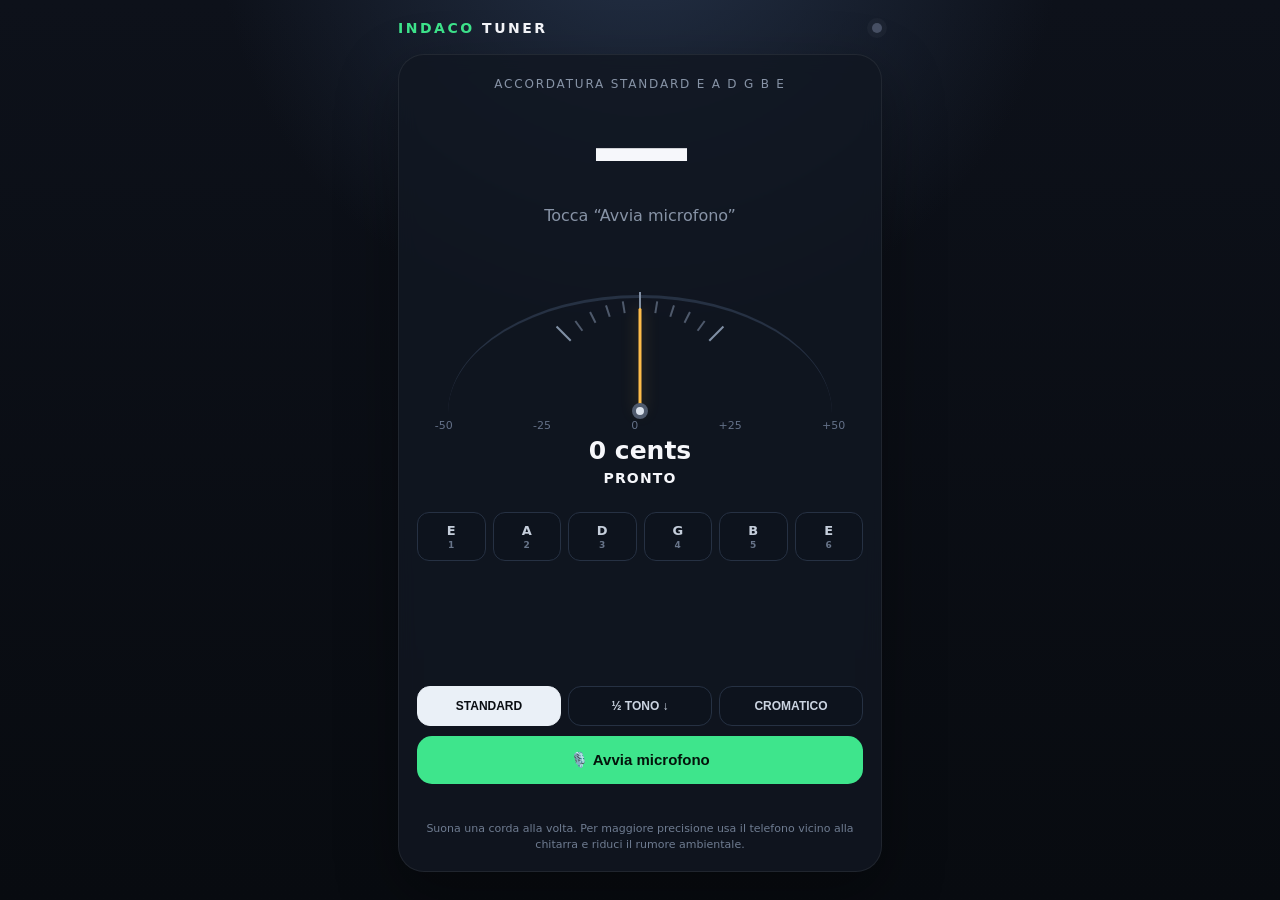
==== index.html @ 2b023223 "Add files via upload" ====
<!DOCTYPE html>
<html lang="it">
<head>
<meta charset="UTF-8">
<meta name="viewport" content="width=device-width, initial-scale=1, viewport-fit=cover">
<meta name="theme-color" content="#090c12">
<title>INDACO Guitar Tuner</title>
<style>
  :root{
    --bg:#090c12;
    --panel:#111722;
    --panel2:#171f2d;
    --text:#f6f7fb;
    --muted:#8793a6;
    --line:#263143;
    --ok:#3ee58c;
    --warn:#ffbd4a;
    --hot:#ff5e66;
  }
  *{box-sizing:border-box}
  html,body{margin:0;min-height:100%;background:var(--bg);color:var(--text);font-family:Inter,system-ui,-apple-system,Segoe UI,Roboto,Arial,sans-serif}
  body{
    min-height:100dvh;
    display:flex;
    justify-content:center;
    background:
      radial-gradient(circle at 50% -10%, #243147 0%, transparent 36%),
      linear-gradient(180deg,#0d111a 0%,#080b10 100%);
  }
  .app{width:min(100%,520px);min-height:100dvh;padding:20px 18px 28px;display:flex;flex-direction:column}
  .top{display:flex;justify-content:space-between;align-items:center;margin-bottom:18px}
  .brand{font-weight:900;letter-spacing:.18em;font-size:14px}
  .brand span{color:var(--ok)}
  .mic-dot{width:10px;height:10px;border-radius:50%;background:#475064;box-shadow:0 0 0 5px rgba(255,255,255,.03)}
  .mic-dot.on{background:var(--ok);box-shadow:0 0 14px rgba(62,229,140,.7)}
  .card{
    flex:1;
    border:1px solid rgba(255,255,255,.07);
    background:rgba(17,23,34,.84);
    backdrop-filter:blur(10px);
    border-radius:26px;
    padding:22px 18px 18px;
    box-shadow:0 22px 60px rgba(0,0,0,.34);
    display:flex;
    flex-direction:column;
  }
  .mode-label{text-align:center;color:var(--muted);font-size:12px;text-transform:uppercase;letter-spacing:.15em}
  .note-wrap{text-align:center;margin-top:8px}
  .note{font-size:102px;line-height:.95;font-weight:900;letter-spacing:-.08em}
  .octave{font-size:28px;color:var(--muted);font-weight:700;margin-left:5px}
  .freq{margin-top:10px;color:var(--muted);font-variant-numeric:tabular-nums}
  .target{margin-top:8px;font-size:14px;color:#c8d0dc;min-height:20px}
  .meter{position:relative;height:150px;margin:18px 0 0}
  .arc{
    position:absolute;left:7%;right:7%;bottom:8px;height:118px;
    border-top:3px solid var(--line);
    border-radius:50% 50% 0 0 / 100% 100% 0 0;
    overflow:hidden;
  }
  .ticks{position:absolute;left:7%;right:7%;bottom:11px;height:116px}
  .tick{position:absolute;left:50%;bottom:0;width:2px;height:12px;background:#4f5a6c;transform-origin:50% 100%}
  .tick.major{height:20px;background:#8190a5}
  .needle{
    position:absolute;left:50%;bottom:8px;width:3px;height:105px;border-radius:3px;
    background:var(--warn);
    transform-origin:50% 100%;
    transform:translateX(-50%) rotate(0deg);
    box-shadow:0 0 16px rgba(255,189,74,.38);
    transition:transform .09s linear, background .15s;
  }
  .pivot{position:absolute;left:50%;bottom:2px;transform:translateX(-50%);width:16px;height:16px;border-radius:50%;background:#dbe2ec;border:4px solid #505b6e}
  .scale{display:flex;justify-content:space-between;padding:0 4%;margin-top:-2px;color:#647188;font-size:11px}
  .cents{text-align:center;font-size:25px;font-weight:800;margin-top:4px;font-variant-numeric:tabular-nums}
  .status{text-align:center;margin-top:5px;height:25px;font-size:14px;font-weight:800;letter-spacing:.08em}
  .strings{display:grid;grid-template-columns:repeat(6,1fr);gap:7px;margin:17px 0 5px}
  .string{
    padding:10px 2px;border-radius:12px;background:#0d131d;border:1px solid var(--line);
    text-align:center;color:#c5cedb;font-size:13px;font-weight:800;
  }
  .string.active{border-color:var(--ok);background:rgba(62,229,140,.08);color:var(--ok)}
  .controls{display:grid;grid-template-columns:1fr 1fr 1fr;gap:7px;margin-top:auto;padding-top:18px}
  button{
    -webkit-tap-highlight-color:transparent;
    border:1px solid var(--line);background:#0d131d;color:#cbd4e1;
    padding:12px 8px;border-radius:13px;font-weight:800;font-size:12px;cursor:pointer
  }
  button.active{background:#eaf0f7;color:#0a0d12;border-color:#eaf0f7}
  .start{
    width:100%;margin-top:10px;padding:15px;border-radius:15px;font-size:15px;
    background:var(--ok);color:#04130b;border:0;
  }
  .start.stop{background:#283246;color:#fff}
  .hint{text-align:center;color:#6f7c91;font-size:11px;line-height:1.45;margin-top:11px;padding:0 8px}
  .error{color:#ff858a;text-align:center;font-size:12px;margin-top:8px;min-height:18px}
  @media(max-height:720px){
    .note{font-size:80px}.meter{height:125px}.arc{height:96px}.ticks{height:94px}.needle{height:84px}
  }
</style>
</head>
<body>
<div class="app">
  <div class="top">
    <div class="brand"><span>INDACO</span> TUNER</div>
    <div id="micDot" class="mic-dot"></div>
  </div>

  <main class="card">
    <div id="modeLabel" class="mode-label">Accordatura standard</div>

    <div class="note-wrap">
      <span id="note" class="note">—</span><span id="octave" class="octave"></span>
      <div id="freq" class="freq">Tocca “Avvia microfono”</div>
      <div id="target" class="target"></div>
    </div>

    <div class="meter">
      <div class="arc"></div>
      <div id="ticks" class="ticks"></div>
      <div id="needle" class="needle"></div>
      <div class="pivot"></div>
    </div>
    <div class="scale"><span>-50</span><span>-25</span><span>0</span><span>+25</span><span>+50</span></div>
    <div id="cents" class="cents">0 cents</div>
    <div id="status" class="status">PRONTO</div>

    <div id="strings" class="strings"></div>

    <div class="controls">
      <button data-mode="standard" class="mode active">STANDARD</button>
      <button data-mode="flat" class="mode">½ TONO ↓</button>
      <button data-mode="chromatic" class="mode">CROMATICO</button>
    </div>
    <button id="startBtn" class="start">🎙️ Avvia microfono</button>
    <div id="error" class="error"></div>
    <div class="hint">Suona una corda alla volta. Per maggiore precisione usa il telefono vicino alla chitarra e riduci il rumore ambientale.</div>
  </main>
</div>

<script>
(() => {
  const NOTE_NAMES = ['C','C♯','D','D♯','E','F','F♯','G','G♯','A','A♯','B'];

  const TUNINGS = {
    standard: [
      {name:'E', midi:40}, {name:'A', midi:45}, {name:'D', midi:50},
      {name:'G', midi:55}, {name:'B', midi:59}, {name:'E', midi:64}
    ],
    flat: [
      {name:'E♭', midi:39}, {name:'A♭', midi:44}, {name:'D♭', midi:49},
      {name:'G♭', midi:54}, {name:'B♭', midi:58}, {name:'E♭', midi:63}
    ]
  };

  let audioContext = null, analyser = null, stream = null, raf = null;
  let mode = 'standard';
  let running = false;
  const history = [];

  const $ = id => document.getElementById(id);
  const noteEl = $('note'), octaveEl = $('octave'), freqEl = $('freq'),
        centsEl = $('cents'), statusEl = $('status'), needle = $('needle'),
        startBtn = $('startBtn'), errorEl = $('error'), targetEl = $('target'),
        micDot = $('micDot'), stringsEl = $('strings'), modeLabel = $('modeLabel');

  // Draw meter ticks
  for (let i=-5; i<=5; i++) {
    const t = document.createElement('div');
    t.className = 'tick' + (i % 5 === 0 ? ' major' : '');
    const angle = i * 9;
    t.style.transform = `translateX(-50%) rotate(${angle}deg) translateY(-98px)`;
    $('ticks').appendChild(t);
  }

  const midiToFreq = midi => 440 * Math.pow(2, (midi - 69) / 12);
  const freqToMidi = freq => 69 + 12 * Math.log2(freq / 440);
  const centsFrom = (freq, targetFreq) => 1200 * Math.log2(freq / targetFreq);

  function renderStrings(activeIndex=-1) {
    stringsEl.innerHTML = '';
    if (mode === 'chromatic') {
      stringsEl.style.display = 'none';
      return;
    }
    stringsEl.style.display = 'grid';
    TUNINGS[mode].forEach((s,i) => {
      const el = document.createElement('div');
      el.className = 'string' + (i === activeIndex ? ' active' : '');
      el.innerHTML = `${s.name}<div style="font-size:9px;color:#68758a;margin-top:2px">${i+1}</div>`;
      stringsEl.appendChild(el);
    });
  }

  function setMode(next) {
    mode = next;
    document.querySelectorAll('.mode').forEach(b => b.classList.toggle('active', b.dataset.mode === mode));
    modeLabel.textContent =
      mode === 'standard' ? 'Accordatura standard E A D G B E' :
      mode === 'flat' ? 'Mezzo tono sotto E♭ A♭ D♭ G♭ B♭ E♭' :
      'Accordatore cromatico';
    targetEl.textContent = '';
    renderStrings();
  }

  document.querySelectorAll('.mode').forEach(btn => btn.addEventListener('click', () => setMode(btn.dataset.mode)));

  function nearestTarget(freq) {
    if (mode === 'chromatic') {
      const midi = Math.round(freqToMidi(freq));
      return {
        midi,
        freq: midiToFreq(midi),
        name: NOTE_NAMES[(midi % 12 + 12) % 12],
        octave: Math.floor(midi / 12) - 1,
        index: -1
      };
    }
    const arr = TUNINGS[mode];
    let best = null, bestDist = Infinity, idx = -1;
    arr.forEach((s,i) => {
      const f = midiToFreq(s.midi);
      const d = Math.abs(1200 * Math.log2(freq/f));
      if (d < bestDist) {
        bestDist = d;
        best = {...s, freq:f, octave:Math.floor(s.midi/12)-1};
        idx = i;
      }
    });
    return {...best, index:idx};
  }

  // YIN-style pitch detector: stable enough for monophonic guitar tuning.
  function detectPitch(buffer, sampleRate) {
    const size = buffer.length;
    let rms = 0;
    for (let i=0;i<size;i++) rms += buffer[i]*buffer[i];
    rms = Math.sqrt(rms/size);
    if (rms < 0.008) return null;

    const minFreq = 65, maxFreq = 1000;
    const minTau = Math.floor(sampleRate/maxFreq);
    const maxTau = Math.min(Math.floor(sampleRate/minFreq), size/2);
    const diff = new Float32Array(maxTau+1);

    for (let tau=minTau; tau<=maxTau; tau++) {
      let sum = 0;
      for (let i=0; i<size-tau; i++) {
        const d = buffer[i] - buffer[i+tau];
        sum += d*d;
      }
      diff[tau] = sum;
    }

    let runningSum = 0;
    const cmnd = new Float32Array(maxTau+1);
    cmnd[0] = 1;
    for (let tau=1; tau<=maxTau; tau++) {
      runningSum += diff[tau];
      cmnd[tau] = runningSum ? diff[tau] * tau / runningSum : 1;
    }

    let tauEstimate = -1;
    const threshold = 0.16;
    for (let tau=minTau; tau<maxTau; tau++) {
      if (cmnd[tau] < threshold) {
        while (tau+1 <= maxTau && cmnd[tau+1] < cmnd[tau]) tau++;
        tauEstimate = tau;
        break;
      }
    }
    if (tauEstimate < 0) return null;

    // Parabolic interpolation around minimum
    const x0 = Math.max(tauEstimate-1, minTau);
    const x2 = Math.min(tauEstimate+1, maxTau);
    let betterTau = tauEstimate;
    if (x0 !== tauEstimate && x2 !== tauEstimate) {
      const s0 = cmnd[x0], s1 = cmnd[tauEstimate], s2 = cmnd[x2];
      const denom = 2*(2*s1-s2-s0);
      if (Math.abs(denom) > 1e-9) betterTau = tauEstimate + (s2-s0)/denom;
    }
    const pitch = sampleRate / betterTau;
    return (pitch >= minFreq && pitch <= maxFreq) ? pitch : null;
  }

  function median(values) {
    const a = [...values].sort((x,y)=>x-y);
    const m = Math.floor(a.length/2);
    return a.length % 2 ? a[m] : (a[m-1]+a[m])/2;
  }

  function updateUI(freq) {
    const target = nearestTarget(freq);
    let cents = centsFrom(freq, target.freq);
    cents = Math.max(-50, Math.min(50, cents));

    noteEl.textContent = target.name;
    octaveEl.textContent = target.octave ?? '';
    freqEl.textContent = `${freq.toFixed(1)} Hz`;
    centsEl.textContent = `${cents >= 0 ? '+' : ''}${Math.round(cents)} cents`;

    if (mode !== 'chromatic') {
      targetEl.textContent = `Corda ${target.index+1} · target ${target.freq.toFixed(1)} Hz`;
      renderStrings(target.index);
    } else {
      targetEl.textContent = `Target ${target.freq.toFixed(1)} Hz`;
    }

    const angle = cents * 0.9;
    needle.style.transform = `translateX(-50%) rotate(${angle}deg)`;

    const abs = Math.abs(cents);
    if (abs <= 4) {
      statusEl.textContent = '✓ ACCORDATO';
      statusEl.style.color = 'var(--ok)';
      needle.style.background = 'var(--ok)';
    } else if (cents < 0) {
      statusEl.textContent = '↑ ALZA';
      statusEl.style.color = 'var(--warn)';
      needle.style.background = 'var(--warn)';
    } else {
      statusEl.textContent = '↓ ABBASSA';
      statusEl.style.color = 'var(--hot)';
      needle.style.background = 'var(--hot)';
    }
  }

  function loop() {
    if (!running || !analyser) return;
    const buffer = new Float32Array(analyser.fftSize);
    analyser.getFloatTimeDomainData(buffer);
    const pitch = detectPitch(buffer, audioContext.sampleRate);

    if (pitch) {
      history.push(pitch);
      if (history.length > 5) history.shift();
      updateUI(median(history));
    }
    raf = requestAnimationFrame(loop);
  }

  async function start() {
    errorEl.textContent = '';
    try {
      stream = await navigator.mediaDevices.getUserMedia({
        audio: {
          echoCancellation:false,
          noiseSuppression:false,
          autoGainControl:false,
          channelCount:1
        }
      });
      audioContext = new (window.AudioContext || window.webkitAudioContext)();
      await audioContext.resume();
      const source = audioContext.createMediaStreamSource(stream);
      analyser = audioContext.createAnalyser();
      analyser.fftSize = 4096;
      analyser.smoothingTimeConstant = 0;
      source.connect(analyser);

      running = true;
      micDot.classList.add('on');
      startBtn.textContent = '■ Ferma microfono';
      startBtn.classList.add('stop');
      freqEl.textContent = 'Suona una corda…';
      statusEl.textContent = 'IN ASCOLTO';
      statusEl.style.color = '#aeb9c9';
      history.length = 0;
      loop();
    } catch (err) {
      console.error(err);
      errorEl.textContent = 'Non riesco ad accedere al microfono. Verifica il permesso del browser e usa il sito in HTTPS.';
    }
  }

  function stop() {
    running = false;
    cancelAnimationFrame(raf);
    if (stream) stream.getTracks().forEach(t => t.stop());
    if (audioContext) audioContext.close();
    stream = null; analyser = null; audioContext = null;
    micDot.classList.remove('on');
    startBtn.textContent = '🎙️ Avvia microfono';
    startBtn.classList.remove('stop');
    statusEl.textContent = 'PRONTO';
    statusEl.style.color = '';
    freqEl.textContent = 'Tocca “Avvia microfono”';
    noteEl.textContent = '—';
    octaveEl.textContent = '';
    targetEl.textContent = '';
    centsEl.textContent = '0 cents';
    needle.style.transform = 'translateX(-50%) rotate(0deg)';
    needle.style.background = 'var(--warn)';
    renderStrings();
  }

  startBtn.addEventListener('click', () => running ? stop() : start());

  if (!navigator.mediaDevices || !navigator.mediaDevices.getUserMedia) {
    errorEl.textContent = 'Questo browser non supporta l’accesso al microfono.';
    startBtn.disabled = true;
  }

  setMode('standard');
})();
</script>
</body>
</html>
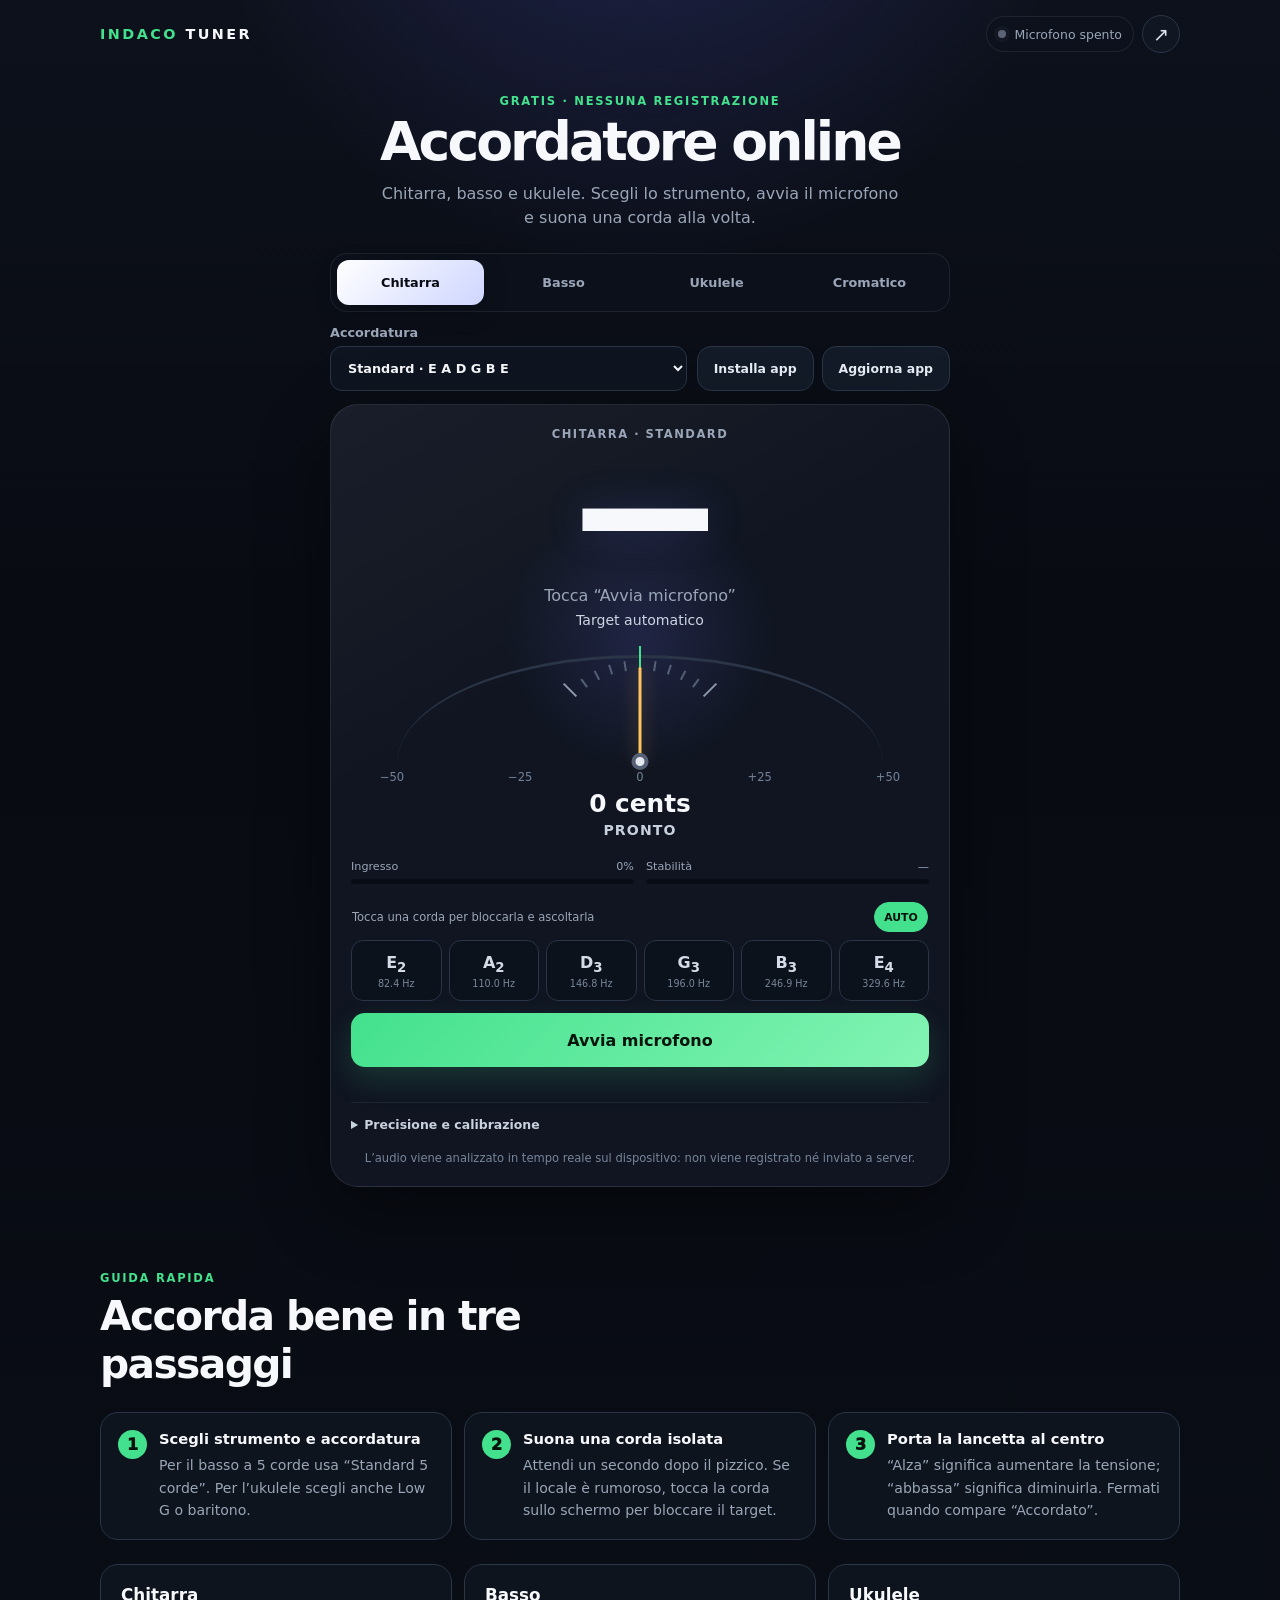
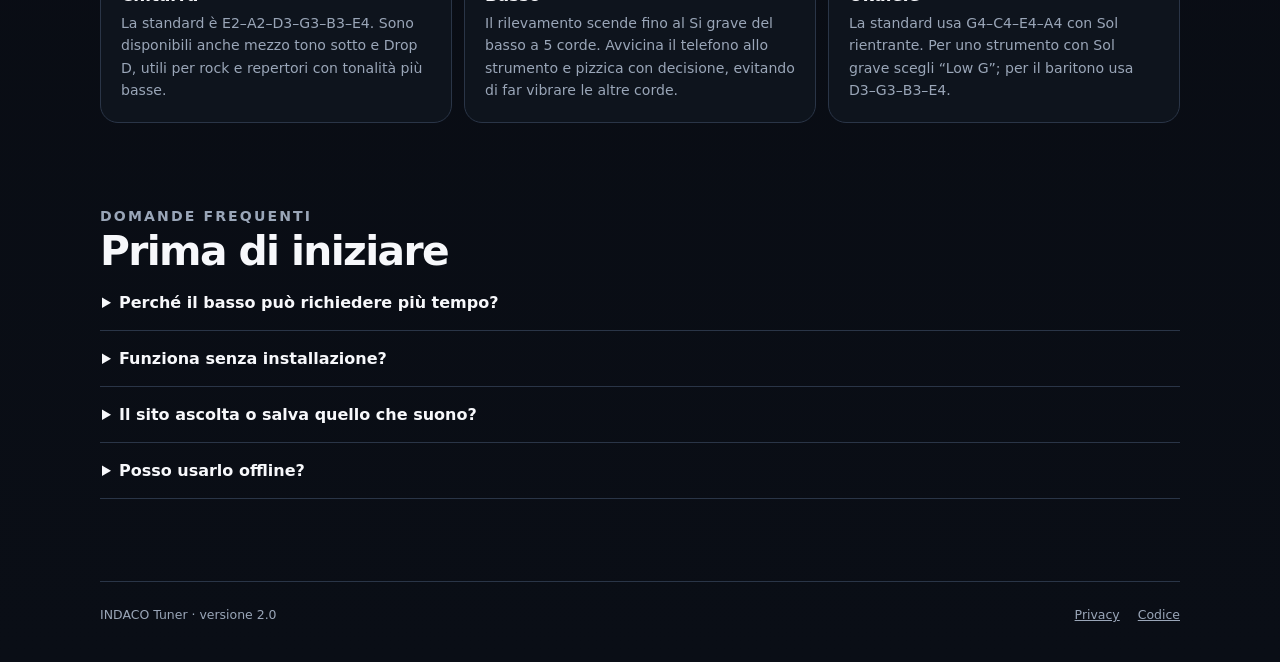
==== commit a985659e: "Release INDACO Tuner 2.0 for guitar bass and ukulele" ====
--- a/index.html
+++ b/index.html
@@ -1,407 +1,189 @@
-<!DOCTYPE html>
+<!doctype html>
 <html lang="it">
 <head>
-<meta charset="UTF-8">
-<meta name="viewport" content="width=device-width, initial-scale=1, viewport-fit=cover">
-<meta name="theme-color" content="#090c12">
-<title>INDACO Guitar Tuner</title>
-<style>
-  :root{
-    --bg:#090c12;
-    --panel:#111722;
-    --panel2:#171f2d;
-    --text:#f6f7fb;
-    --muted:#8793a6;
-    --line:#263143;
-    --ok:#3ee58c;
-    --warn:#ffbd4a;
-    --hot:#ff5e66;
+  <meta charset="utf-8">
+  <meta name="viewport" content="width=device-width,initial-scale=1,viewport-fit=cover">
+  <meta name="theme-color" content="#080b12">
+  <meta name="color-scheme" content="dark">
+  <meta name="description" content="Accordatore online gratuito per chitarra, basso a 4 o 5 corde e ukulele. Preciso, installabile e con audio elaborato solo sul dispositivo.">
+  <meta name="robots" content="index,follow">
+  <meta property="og:type" content="website">
+  <meta property="og:locale" content="it_IT">
+  <meta property="og:title" content="INDACO Tuner — Chitarra, basso e ukulele">
+  <meta property="og:description" content="Accorda dal browser, gratis e senza registrazione. Il microfono resta sul tuo dispositivo.">
+  <meta name="twitter:card" content="summary">
+  <link rel="canonical" href="https://giostacchio.github.io/Accordatore-indaco-/">
+  <link rel="manifest" href="./manifest.webmanifest">
+  <link rel="icon" href="./favicon.ico" sizes="any">
+  <link rel="apple-touch-icon" href="./apple-touch-icon.png">
+  <link rel="stylesheet" href="./styles.css">
+  <meta name="mobile-web-app-capable" content="yes">
+  <meta name="apple-mobile-web-app-capable" content="yes">
+  <meta name="apple-mobile-web-app-status-bar-style" content="black-translucent">
+  <meta name="apple-mobile-web-app-title" content="INDACO Tuner">
+  <title>Accordatore online per chitarra, basso e ukulele | INDACO Tuner</title>
+  <script type="application/ld+json">
+  {
+    "@context": "https://schema.org",
+    "@type": "WebApplication",
+    "name": "INDACO Tuner",
+    "url": "https://giostacchio.github.io/Accordatore-indaco-/",
+    "applicationCategory": "MusicApplication",
+    "operatingSystem": "Qualsiasi browser moderno",
+    "inLanguage": "it",
+    "isAccessibleForFree": true,
+    "description": "Accordatore cromatico gratuito per chitarra, basso e ukulele con elaborazione locale del microfono."
   }
-  *{box-sizing:border-box}
-  html,body{margin:0;min-height:100%;background:var(--bg);color:var(--text);font-family:Inter,system-ui,-apple-system,Segoe UI,Roboto,Arial,sans-serif}
-  body{
-    min-height:100dvh;
-    display:flex;
-    justify-content:center;
-    background:
-      radial-gradient(circle at 50% -10%, #243147 0%, transparent 36%),
-      linear-gradient(180deg,#0d111a 0%,#080b10 100%);
-  }
-  .app{width:min(100%,520px);min-height:100dvh;padding:20px 18px 28px;display:flex;flex-direction:column}
-  .top{display:flex;justify-content:space-between;align-items:center;margin-bottom:18px}
-  .brand{font-weight:900;letter-spacing:.18em;font-size:14px}
-  .brand span{color:var(--ok)}
-  .mic-dot{width:10px;height:10px;border-radius:50%;background:#475064;box-shadow:0 0 0 5px rgba(255,255,255,.03)}
-  .mic-dot.on{background:var(--ok);box-shadow:0 0 14px rgba(62,229,140,.7)}
-  .card{
-    flex:1;
-    border:1px solid rgba(255,255,255,.07);
-    background:rgba(17,23,34,.84);
-    backdrop-filter:blur(10px);
-    border-radius:26px;
-    padding:22px 18px 18px;
-    box-shadow:0 22px 60px rgba(0,0,0,.34);
-    display:flex;
-    flex-direction:column;
-  }
-  .mode-label{text-align:center;color:var(--muted);font-size:12px;text-transform:uppercase;letter-spacing:.15em}
-  .note-wrap{text-align:center;margin-top:8px}
-  .note{font-size:102px;line-height:.95;font-weight:900;letter-spacing:-.08em}
-  .octave{font-size:28px;color:var(--muted);font-weight:700;margin-left:5px}
-  .freq{margin-top:10px;color:var(--muted);font-variant-numeric:tabular-nums}
-  .target{margin-top:8px;font-size:14px;color:#c8d0dc;min-height:20px}
-  .meter{position:relative;height:150px;margin:18px 0 0}
-  .arc{
-    position:absolute;left:7%;right:7%;bottom:8px;height:118px;
-    border-top:3px solid var(--line);
-    border-radius:50% 50% 0 0 / 100% 100% 0 0;
-    overflow:hidden;
-  }
-  .ticks{position:absolute;left:7%;right:7%;bottom:11px;height:116px}
-  .tick{position:absolute;left:50%;bottom:0;width:2px;height:12px;background:#4f5a6c;transform-origin:50% 100%}
-  .tick.major{height:20px;background:#8190a5}
-  .needle{
-    position:absolute;left:50%;bottom:8px;width:3px;height:105px;border-radius:3px;
-    background:var(--warn);
-    transform-origin:50% 100%;
-    transform:translateX(-50%) rotate(0deg);
-    box-shadow:0 0 16px rgba(255,189,74,.38);
-    transition:transform .09s linear, background .15s;
-  }
-  .pivot{position:absolute;left:50%;bottom:2px;transform:translateX(-50%);width:16px;height:16px;border-radius:50%;background:#dbe2ec;border:4px solid #505b6e}
-  .scale{display:flex;justify-content:space-between;padding:0 4%;margin-top:-2px;color:#647188;font-size:11px}
-  .cents{text-align:center;font-size:25px;font-weight:800;margin-top:4px;font-variant-numeric:tabular-nums}
-  .status{text-align:center;margin-top:5px;height:25px;font-size:14px;font-weight:800;letter-spacing:.08em}
-  .strings{display:grid;grid-template-columns:repeat(6,1fr);gap:7px;margin:17px 0 5px}
-  .string{
-    padding:10px 2px;border-radius:12px;background:#0d131d;border:1px solid var(--line);
-    text-align:center;color:#c5cedb;font-size:13px;font-weight:800;
-  }
-  .string.active{border-color:var(--ok);background:rgba(62,229,140,.08);color:var(--ok)}
-  .controls{display:grid;grid-template-columns:1fr 1fr 1fr;gap:7px;margin-top:auto;padding-top:18px}
-  button{
-    -webkit-tap-highlight-color:transparent;
-    border:1px solid var(--line);background:#0d131d;color:#cbd4e1;
-    padding:12px 8px;border-radius:13px;font-weight:800;font-size:12px;cursor:pointer
-  }
-  button.active{background:#eaf0f7;color:#0a0d12;border-color:#eaf0f7}
-  .start{
-    width:100%;margin-top:10px;padding:15px;border-radius:15px;font-size:15px;
-    background:var(--ok);color:#04130b;border:0;
-  }
-  .start.stop{background:#283246;color:#fff}
-  .hint{text-align:center;color:#6f7c91;font-size:11px;line-height:1.45;margin-top:11px;padding:0 8px}
-  .error{color:#ff858a;text-align:center;font-size:12px;margin-top:8px;min-height:18px}
-  @media(max-height:720px){
-    .note{font-size:80px}.meter{height:125px}.arc{height:96px}.ticks{height:94px}.needle{height:84px}
-  }
-</style>
+  </script>
+  <script defer src="./config.js"></script>
+  <script defer src="./app.js"></script>
 </head>
 <body>
-<div class="app">
-  <div class="top">
-    <div class="brand"><span>INDACO</span> TUNER</div>
-    <div id="micDot" class="mic-dot"></div>
-  </div>
+  <a class="skip-link" href="#accordatore">Vai all’accordatore</a>
 
-  <main class="card">
-    <div id="modeLabel" class="mode-label">Accordatura standard</div>
+  <header class="topbar">
+    <a class="brand" href="./" aria-label="INDACO Tuner, pagina iniziale"><span>INDACO</span> TUNER</a>
+    <div class="top-actions">
+      <span class="privacy-chip"><span id="micDot" class="mic-dot" aria-hidden="true"></span><span id="micPrivacy">Microfono spento</span></span>
+      <button id="shareBtn" class="icon-button" type="button" aria-label="Condividi INDACO Tuner" title="Condividi">↗</button>
+    </div>
+  </header>
 
-    <div class="note-wrap">
-      <span id="note" class="note">—</span><span id="octave" class="octave"></span>
-      <div id="freq" class="freq">Tocca “Avvia microfono”</div>
-      <div id="target" class="target"></div>
-    </div>
+  <main>
+    <section id="accordatore" class="tuner-shell" aria-labelledby="pageTitle">
+      <div class="intro">
+        <p class="eyebrow">GRATIS · NESSUNA REGISTRAZIONE</p>
+        <h1 id="pageTitle">Accordatore online</h1>
+        <p>Chitarra, basso e ukulele. Scegli lo strumento, avvia il microfono e suona una corda alla volta.</p>
+      </div>
 
-    <div class="meter">
-      <div class="arc"></div>
-      <div id="ticks" class="ticks"></div>
-      <div id="needle" class="needle"></div>
-      <div class="pivot"></div>
-    </div>
-    <div class="scale"><span>-50</span><span>-25</span><span>0</span><span>+25</span><span>+50</span></div>
-    <div id="cents" class="cents">0 cents</div>
-    <div id="status" class="status">PRONTO</div>
+      <div class="instrument-tabs" role="tablist" aria-label="Scegli lo strumento">
+        <button class="instrument active" type="button" role="tab" aria-selected="true" data-instrument="guitar">Chitarra</button>
+        <button class="instrument" type="button" role="tab" aria-selected="false" data-instrument="bass">Basso</button>
+        <button class="instrument" type="button" role="tab" aria-selected="false" data-instrument="ukulele">Ukulele</button>
+        <button class="instrument" type="button" role="tab" aria-selected="false" data-instrument="chromatic">Cromatico</button>
+      </div>
 
-    <div id="strings" class="strings"></div>
+      <div class="tuning-row">
+        <label for="tuningSelect">
+          <span>Accordatura</span>
+          <select id="tuningSelect"></select>
+        </label>
+        <div class="install-actions">
+          <button id="installBtn" class="secondary compact" type="button">Installa app</button>
+          <button id="updateAppBtn" class="secondary compact" type="button">Aggiorna app</button>
+        </div>
+      </div>
 
-    <div class="controls">
-      <button data-mode="standard" class="mode active">STANDARD</button>
-      <button data-mode="flat" class="mode">½ TONO ↓</button>
-      <button data-mode="chromatic" class="mode">CROMATICO</button>
-    </div>
-    <button id="startBtn" class="start">🎙️ Avvia microfono</button>
-    <div id="error" class="error"></div>
-    <div class="hint">Suona una corda alla volta. Per maggiore precisione usa il telefono vicino alla chitarra e riduci il rumore ambientale.</div>
+      <div class="tuner-card">
+        <div id="modeLabel" class="mode-label">Chitarra · Standard</div>
+
+        <div class="note-wrap" aria-live="off">
+          <span id="note" class="note">—</span><span id="octave" class="octave"></span>
+          <div id="freq" class="freq">Tocca “Avvia microfono”</div>
+          <div id="target" class="target">Target automatico</div>
+        </div>
+
+        <div class="meter" aria-hidden="true">
+          <div class="arc"></div>
+          <div id="ticks" class="ticks"></div>
+          <div id="needle" class="needle"></div>
+          <div class="pivot"></div>
+        </div>
+        <div class="scale"><span>−50</span><span>−25</span><span>0</span><span>+25</span><span>+50</span></div>
+        <div id="cents" class="cents">0 cents</div>
+        <div id="status" class="status" aria-live="polite">PRONTO</div>
+
+        <div class="signal-grid" aria-label="Qualità del segnale">
+          <div>
+            <div class="signal-label"><span>Ingresso</span><span id="levelText">0%</span></div>
+            <div class="signal-track"><i id="levelBar"></i></div>
+          </div>
+          <div>
+            <div class="signal-label"><span>Stabilità</span><span id="confidenceText">—</span></div>
+            <div class="signal-track confidence"><i id="confidenceBar"></i></div>
+          </div>
+        </div>
+
+        <div class="target-heading">
+          <span id="stringsHint">Tocca una corda per bloccarla e ascoltarla</span>
+          <button id="autoTargetBtn" class="text-button active" type="button" aria-pressed="true">AUTO</button>
+        </div>
+        <div id="strings" class="strings"></div>
+
+        <button id="startBtn" class="start" type="button">Avvia microfono</button>
+        <div id="error" class="error" role="alert"></div>
+
+        <details class="settings">
+          <summary>Precisione e calibrazione</summary>
+          <div class="settings-body">
+            <label for="referencePitch">La di riferimento (A4)</label>
+            <div class="reference-control">
+              <input id="referencePitch" type="range" min="430" max="450" value="440" step="1">
+              <output id="referenceValue" for="referencePitch">440 Hz</output>
+            </div>
+            <p>440 Hz è lo standard moderno. Cambialo solo se suoni con strumenti accordati su un riferimento diverso.</p>
+          </div>
+        </details>
+
+        <p class="local-note">L’audio viene analizzato in tempo reale sul dispositivo: non viene registrato né inviato a server.</p>
+      </div>
+    </section>
+
+    <section class="guide" aria-labelledby="guideTitle">
+      <div class="section-heading">
+        <p class="eyebrow">GUIDA RAPIDA</p>
+        <h2 id="guideTitle">Accorda bene in tre passaggi</h2>
+      </div>
+      <ol class="steps">
+        <li><span>1</span><div><strong>Scegli strumento e accordatura</strong><p>Per il basso a 5 corde usa “Standard 5 corde”. Per l’ukulele scegli anche Low G o baritono.</p></div></li>
+        <li><span>2</span><div><strong>Suona una corda isolata</strong><p>Attendi un secondo dopo il pizzico. Se il locale è rumoroso, tocca la corda sullo schermo per bloccare il target.</p></div></li>
+        <li><span>3</span><div><strong>Porta la lancetta al centro</strong><p>“Alza” significa aumentare la tensione; “abbassa” significa diminuirla. Fermati quando compare “Accordato”.</p></div></li>
+      </ol>
+
+      <div class="guide-grid">
+        <article>
+          <h3>Chitarra</h3>
+          <p>La standard è E2–A2–D3–G3–B3–E4. Sono disponibili anche mezzo tono sotto e Drop D, utili per rock e repertori con tonalità più basse.</p>
+        </article>
+        <article>
+          <h3>Basso</h3>
+          <p>Il rilevamento scende fino al Si grave del basso a 5 corde. Avvicina il telefono allo strumento e pizzica con decisione, evitando di far vibrare le altre corde.</p>
+        </article>
+        <article>
+          <h3>Ukulele</h3>
+          <p>La standard usa G4–C4–E4–A4 con Sol rientrante. Per uno strumento con Sol grave scegli “Low G”; per il baritono usa D3–G3–B3–E4.</p>
+        </article>
+      </div>
+    </section>
+
+    <section id="supportBox" class="support-box" hidden>
+      <div>
+        <p class="eyebrow">SOSTIENI IL PROGETTO</p>
+        <h2 id="supportTitle">Accessori utili per suonare</h2>
+        <p id="supportDisclosure">Link affiliato: l’eventuale commissione non cambia il prezzo per te.</p>
+      </div>
+      <a id="supportLink" class="secondary" href="#" rel="sponsored nofollow noopener" target="_blank">Scopri gli accessori</a>
+    </section>
+
+    <section class="faq" aria-labelledby="faqTitle">
+      <div class="section-heading">
+        <p class="eyebrow">DOMANDE FREQUENTI</p>
+        <h2 id="faqTitle">Prima di iniziare</h2>
+      </div>
+      <details><summary>Perché il basso può richiedere più tempo?</summary><p>Le frequenze gravi hanno onde più lunghe. Lascia risuonare la corda, tieni il telefono vicino e usa il blocco del target se il rilevamento salta di ottava.</p></details>
+      <details><summary>Funziona senza installazione?</summary><p>Sì. Funziona direttamente nel browser. L’installazione aggiunge un’icona alla schermata Home e permette di riaprirlo come un’app.</p></details>
+      <details><summary>Il sito ascolta o salva quello che suono?</summary><p>No. Il browser concede l’accesso al microfono solo dopo il tuo consenso e l’elaborazione avviene localmente. Quando fermi il microfono, la traccia audio viene chiusa.</p></details>
+      <details><summary>Posso usarlo offline?</summary><p>Dopo la prima visita, i file essenziali vengono conservati dal browser. Il microfono continua a funzionare anche senza connessione su dispositivi compatibili.</p></details>
+    </section>
   </main>
-</div>
 
-<script>
-(() => {
-  const NOTE_NAMES = ['C','C♯','D','D♯','E','F','F♯','G','G♯','A','A♯','B'];
-
-  const TUNINGS = {
-    standard: [
-      {name:'E', midi:40}, {name:'A', midi:45}, {name:'D', midi:50},
-      {name:'G', midi:55}, {name:'B', midi:59}, {name:'E', midi:64}
-    ],
-    flat: [
-      {name:'E♭', midi:39}, {name:'A♭', midi:44}, {name:'D♭', midi:49},
-      {name:'G♭', midi:54}, {name:'B♭', midi:58}, {name:'E♭', midi:63}
-    ]
-  };
-
-  let audioContext = null, analyser = null, stream = null, raf = null;
-  let mode = 'standard';
-  let running = false;
-  const history = [];
-
-  const $ = id => document.getElementById(id);
-  const noteEl = $('note'), octaveEl = $('octave'), freqEl = $('freq'),
-        centsEl = $('cents'), statusEl = $('status'), needle = $('needle'),
-        startBtn = $('startBtn'), errorEl = $('error'), targetEl = $('target'),
-        micDot = $('micDot'), stringsEl = $('strings'), modeLabel = $('modeLabel');
-
-  // Draw meter ticks
-  for (let i=-5; i<=5; i++) {
-    const t = document.createElement('div');
-    t.className = 'tick' + (i % 5 === 0 ? ' major' : '');
-    const angle = i * 9;
-    t.style.transform = `translateX(-50%) rotate(${angle}deg) translateY(-98px)`;
-    $('ticks').appendChild(t);
-  }
-
-  const midiToFreq = midi => 440 * Math.pow(2, (midi - 69) / 12);
-  const freqToMidi = freq => 69 + 12 * Math.log2(freq / 440);
-  const centsFrom = (freq, targetFreq) => 1200 * Math.log2(freq / targetFreq);
-
-  function renderStrings(activeIndex=-1) {
-    stringsEl.innerHTML = '';
-    if (mode === 'chromatic') {
-      stringsEl.style.display = 'none';
-      return;
-    }
-    stringsEl.style.display = 'grid';
-    TUNINGS[mode].forEach((s,i) => {
-      const el = document.createElement('div');
-      el.className = 'string' + (i === activeIndex ? ' active' : '');
-      el.innerHTML = `${s.name}<div style="font-size:9px;color:#68758a;margin-top:2px">${i+1}</div>`;
-      stringsEl.appendChild(el);
-    });
-  }
-
-  function setMode(next) {
-    mode = next;
-    document.querySelectorAll('.mode').forEach(b => b.classList.toggle('active', b.dataset.mode === mode));
-    modeLabel.textContent =
-      mode === 'standard' ? 'Accordatura standard E A D G B E' :
-      mode === 'flat' ? 'Mezzo tono sotto E♭ A♭ D♭ G♭ B♭ E♭' :
-      'Accordatore cromatico';
-    targetEl.textContent = '';
-    renderStrings();
-  }
-
-  document.querySelectorAll('.mode').forEach(btn => btn.addEventListener('click', () => setMode(btn.dataset.mode)));
-
-  function nearestTarget(freq) {
-    if (mode === 'chromatic') {
-      const midi = Math.round(freqToMidi(freq));
-      return {
-        midi,
-        freq: midiToFreq(midi),
-        name: NOTE_NAMES[(midi % 12 + 12) % 12],
-        octave: Math.floor(midi / 12) - 1,
-        index: -1
-      };
-    }
-    const arr = TUNINGS[mode];
-    let best = null, bestDist = Infinity, idx = -1;
-    arr.forEach((s,i) => {
-      const f = midiToFreq(s.midi);
-      const d = Math.abs(1200 * Math.log2(freq/f));
-      if (d < bestDist) {
-        bestDist = d;
-        best = {...s, freq:f, octave:Math.floor(s.midi/12)-1};
-        idx = i;
-      }
-    });
-    return {...best, index:idx};
-  }
-
-  // YIN-style pitch detector: stable enough for monophonic guitar tuning.
-  function detectPitch(buffer, sampleRate) {
-    const size = buffer.length;
-    let rms = 0;
-    for (let i=0;i<size;i++) rms += buffer[i]*buffer[i];
-    rms = Math.sqrt(rms/size);
-    if (rms < 0.008) return null;
-
-    const minFreq = 65, maxFreq = 1000;
-    const minTau = Math.floor(sampleRate/maxFreq);
-    const maxTau = Math.min(Math.floor(sampleRate/minFreq), size/2);
-    const diff = new Float32Array(maxTau+1);
-
-    for (let tau=minTau; tau<=maxTau; tau++) {
-      let sum = 0;
-      for (let i=0; i<size-tau; i++) {
-        const d = buffer[i] - buffer[i+tau];
-        sum += d*d;
-      }
-      diff[tau] = sum;
-    }
-
-    let runningSum = 0;
-    const cmnd = new Float32Array(maxTau+1);
-    cmnd[0] = 1;
-    for (let tau=1; tau<=maxTau; tau++) {
-      runningSum += diff[tau];
-      cmnd[tau] = runningSum ? diff[tau] * tau / runningSum : 1;
-    }
-
-    let tauEstimate = -1;
-    const threshold = 0.16;
-    for (let tau=minTau; tau<maxTau; tau++) {
-      if (cmnd[tau] < threshold) {
-        while (tau+1 <= maxTau && cmnd[tau+1] < cmnd[tau]) tau++;
-        tauEstimate = tau;
-        break;
-      }
-    }
-    if (tauEstimate < 0) return null;
-
-    // Parabolic interpolation around minimum
-    const x0 = Math.max(tauEstimate-1, minTau);
-    const x2 = Math.min(tauEstimate+1, maxTau);
-    let betterTau = tauEstimate;
-    if (x0 !== tauEstimate && x2 !== tauEstimate) {
-      const s0 = cmnd[x0], s1 = cmnd[tauEstimate], s2 = cmnd[x2];
-      const denom = 2*(2*s1-s2-s0);
-      if (Math.abs(denom) > 1e-9) betterTau = tauEstimate + (s2-s0)/denom;
-    }
-    const pitch = sampleRate / betterTau;
-    return (pitch >= minFreq && pitch <= maxFreq) ? pitch : null;
-  }
-
-  function median(values) {
-    const a = [...values].sort((x,y)=>x-y);
-    const m = Math.floor(a.length/2);
-    return a.length % 2 ? a[m] : (a[m-1]+a[m])/2;
-  }
-
-  function updateUI(freq) {
-    const target = nearestTarget(freq);
-    let cents = centsFrom(freq, target.freq);
-    cents = Math.max(-50, Math.min(50, cents));
-
-    noteEl.textContent = target.name;
-    octaveEl.textContent = target.octave ?? '';
-    freqEl.textContent = `${freq.toFixed(1)} Hz`;
-    centsEl.textContent = `${cents >= 0 ? '+' : ''}${Math.round(cents)} cents`;
-
-    if (mode !== 'chromatic') {
-      targetEl.textContent = `Corda ${target.index+1} · target ${target.freq.toFixed(1)} Hz`;
-      renderStrings(target.index);
-    } else {
-      targetEl.textContent = `Target ${target.freq.toFixed(1)} Hz`;
-    }
-
-    const angle = cents * 0.9;
-    needle.style.transform = `translateX(-50%) rotate(${angle}deg)`;
-
-    const abs = Math.abs(cents);
-    if (abs <= 4) {
-      statusEl.textContent = '✓ ACCORDATO';
-      statusEl.style.color = 'var(--ok)';
-      needle.style.background = 'var(--ok)';
-    } else if (cents < 0) {
-      statusEl.textContent = '↑ ALZA';
-      statusEl.style.color = 'var(--warn)';
-      needle.style.background = 'var(--warn)';
-    } else {
-      statusEl.textContent = '↓ ABBASSA';
-      statusEl.style.color = 'var(--hot)';
-      needle.style.background = 'var(--hot)';
-    }
-  }
-
-  function loop() {
-    if (!running || !analyser) return;
-    const buffer = new Float32Array(analyser.fftSize);
-    analyser.getFloatTimeDomainData(buffer);
-    const pitch = detectPitch(buffer, audioContext.sampleRate);
-
-    if (pitch) {
-      history.push(pitch);
-      if (history.length > 5) history.shift();
-      updateUI(median(history));
-    }
-    raf = requestAnimationFrame(loop);
-  }
-
-  async function start() {
-    errorEl.textContent = '';
-    try {
-      stream = await navigator.mediaDevices.getUserMedia({
-        audio: {
-          echoCancellation:false,
-          noiseSuppression:false,
-          autoGainControl:false,
-          channelCount:1
-        }
-      });
-      audioContext = new (window.AudioContext || window.webkitAudioContext)();
-      await audioContext.resume();
-      const source = audioContext.createMediaStreamSource(stream);
-      analyser = audioContext.createAnalyser();
-      analyser.fftSize = 4096;
-      analyser.smoothingTimeConstant = 0;
-      source.connect(analyser);
-
-      running = true;
-      micDot.classList.add('on');
-      startBtn.textContent = '■ Ferma microfono';
-      startBtn.classList.add('stop');
-      freqEl.textContent = 'Suona una corda…';
-      statusEl.textContent = 'IN ASCOLTO';
-      statusEl.style.color = '#aeb9c9';
-      history.length = 0;
-      loop();
-    } catch (err) {
-      console.error(err);
-      errorEl.textContent = 'Non riesco ad accedere al microfono. Verifica il permesso del browser e usa il sito in HTTPS.';
-    }
-  }
-
-  function stop() {
-    running = false;
-    cancelAnimationFrame(raf);
-    if (stream) stream.getTracks().forEach(t => t.stop());
-    if (audioContext) audioContext.close();
-    stream = null; analyser = null; audioContext = null;
-    micDot.classList.remove('on');
-    startBtn.textContent = '🎙️ Avvia microfono';
-    startBtn.classList.remove('stop');
-    statusEl.textContent = 'PRONTO';
-    statusEl.style.color = '';
-    freqEl.textContent = 'Tocca “Avvia microfono”';
-    noteEl.textContent = '—';
-    octaveEl.textContent = '';
-    targetEl.textContent = '';
-    centsEl.textContent = '0 cents';
-    needle.style.transform = 'translateX(-50%) rotate(0deg)';
-    needle.style.background = 'var(--warn)';
-    renderStrings();
-  }
-
-  startBtn.addEventListener('click', () => running ? stop() : start());
-
-  if (!navigator.mediaDevices || !navigator.mediaDevices.getUserMedia) {
-    errorEl.textContent = 'Questo browser non supporta l’accesso al microfono.';
-    startBtn.disabled = true;
-  }
-
-  setMode('standard');
-})();
-</script>
+  <footer>
+    <span>INDACO Tuner · versione 2.0</span>
+    <nav aria-label="Informazioni">
+      <a href="./privacy.html">Privacy</a>
+      <a href="https://github.com/giostacchio/Accordatore-indaco-" rel="noopener" target="_blank">Codice</a>
+    </nav>
+  </footer>
 </body>
 </html>
--- a/styles.css
+++ b/styles.css
@@ -0,0 +1,728 @@
+:root {
+  --bg: #080b12;
+  --panel: #111722;
+  --panel-strong: #171f2d;
+  --text: #f7f8fb;
+  --muted: #9aa6b8;
+  --line: #2a3547;
+  --indigo: #7577ff;
+  --cyan: #54d7ff;
+  --ok: #43e18d;
+  --warn: #ffc45e;
+  --hot: #ff6871;
+  --shadow: 0 24px 70px rgb(0 0 0 / 38%);
+}
+
+* { box-sizing: border-box; }
+
+html {
+  min-height: 100%;
+  scroll-behavior: smooth;
+  background: var(--bg);
+}
+
+body {
+  min-height: 100%;
+  margin: 0;
+  color: var(--text);
+  font-family: Inter, ui-sans-serif, system-ui, -apple-system, BlinkMacSystemFont, "Segoe UI", sans-serif;
+  background:
+    radial-gradient(circle at 50% -8%, rgb(84 89 210 / 28%) 0, transparent 28rem),
+    linear-gradient(180deg, #0d111b 0, #080b12 38rem, #0a0e16 100%);
+}
+
+button, select, input { font: inherit; }
+button, a { -webkit-tap-highlight-color: transparent; }
+a { color: inherit; }
+
+.skip-link {
+  position: fixed;
+  z-index: 100;
+  top: 10px;
+  left: 10px;
+  padding: 10px 14px;
+  border-radius: 10px;
+  color: #08110d;
+  background: var(--ok);
+  transform: translateY(-150%);
+}
+
+.skip-link:focus { transform: translateY(0); }
+
+.topbar,
+main,
+footer {
+  width: min(100% - 32px, 1080px);
+  margin-inline: auto;
+}
+
+.topbar {
+  min-height: 68px;
+  display: flex;
+  align-items: center;
+  justify-content: space-between;
+  gap: 16px;
+}
+
+.brand {
+  text-decoration: none;
+  font-size: .9rem;
+  font-weight: 900;
+  letter-spacing: .17em;
+}
+
+.brand span { color: var(--ok); }
+.top-actions { display: flex; align-items: center; gap: 8px; }
+
+.privacy-chip {
+  display: inline-flex;
+  align-items: center;
+  gap: 8px;
+  min-height: 36px;
+  padding: 0 11px;
+  border: 1px solid rgb(255 255 255 / 8%);
+  border-radius: 999px;
+  color: var(--muted);
+  background: rgb(13 18 29 / 76%);
+  font-size: .78rem;
+}
+
+.mic-dot {
+  width: 8px;
+  height: 8px;
+  flex: 0 0 auto;
+  border-radius: 50%;
+  background: #5a6474;
+  box-shadow: 0 0 0 4px rgb(255 255 255 / 3%);
+}
+
+.mic-dot.on {
+  background: var(--ok);
+  box-shadow: 0 0 14px rgb(67 225 141 / 75%);
+}
+
+.icon-button,
+.text-button {
+  border: 1px solid var(--line);
+  color: #dbe3ef;
+  background: #101722;
+  cursor: pointer;
+}
+
+.icon-button {
+  width: 38px;
+  height: 38px;
+  border-radius: 50%;
+  font-size: 1.2rem;
+}
+
+.tuner-shell {
+  width: min(100%, 620px);
+  margin: 26px auto 84px;
+}
+
+.intro { text-align: center; margin-bottom: 22px; }
+.eyebrow {
+  margin: 0 0 7px;
+  color: var(--ok);
+  font-size: .72rem;
+  font-weight: 900;
+  letter-spacing: .15em;
+}
+
+.intro h1 {
+  margin: 0;
+  font-size: clamp(2rem, 7vw, 3.35rem);
+  letter-spacing: -.055em;
+  line-height: 1;
+}
+
+.intro > p:last-child {
+  max-width: 520px;
+  margin: 13px auto 0;
+  color: var(--muted);
+  line-height: 1.55;
+}
+
+.instrument-tabs {
+  display: grid;
+  grid-template-columns: repeat(4, 1fr);
+  gap: 6px;
+  padding: 6px;
+  border: 1px solid rgb(255 255 255 / 8%);
+  border-radius: 17px;
+  background: rgb(12 17 27 / 90%);
+}
+
+.instrument {
+  min-height: 45px;
+  padding: 8px 6px;
+  border: 0;
+  border-radius: 12px;
+  color: var(--muted);
+  background: transparent;
+  font-size: .8rem;
+  font-weight: 850;
+  cursor: pointer;
+}
+
+.instrument.active {
+  color: #070a11;
+  background: linear-gradient(135deg, #fff, #cfd6ff);
+  box-shadow: 0 7px 24px rgb(0 0 0 / 20%);
+}
+
+.tuning-row {
+  display: grid;
+  grid-template-columns: 1fr auto;
+  align-items: end;
+  gap: 10px;
+  margin: 13px 0;
+}
+
+.install-actions {
+  display: flex;
+  gap: 8px;
+}
+
+.tuning-row label,
+.settings-body label {
+  display: grid;
+  gap: 6px;
+  color: var(--muted);
+  font-size: .8rem;
+  font-weight: 750;
+}
+
+select {
+  width: 100%;
+  min-height: 45px;
+  padding: 0 38px 0 13px;
+  border: 1px solid var(--line);
+  border-radius: 12px;
+  color: var(--text);
+  background: #0e1520;
+}
+
+.tuner-card {
+  position: relative;
+  overflow: hidden;
+  padding: 22px 20px 18px;
+  border: 1px solid rgb(255 255 255 / 9%);
+  border-radius: 28px;
+  background:
+    linear-gradient(150deg, rgb(255 255 255 / 4%), transparent 35%),
+    rgb(17 23 34 / 94%);
+  box-shadow: var(--shadow);
+}
+
+.tuner-card::before {
+  content: "";
+  position: absolute;
+  width: 280px;
+  height: 280px;
+  top: 90px;
+  left: 50%;
+  pointer-events: none;
+  border-radius: 50%;
+  background: radial-gradient(circle, rgb(117 119 255 / 16%), transparent 68%);
+  transform: translateX(-50%);
+}
+
+.mode-label {
+  position: relative;
+  text-align: center;
+  color: var(--muted);
+  font-size: .72rem;
+  font-weight: 800;
+  letter-spacing: .13em;
+  text-transform: uppercase;
+}
+
+.note-wrap {
+  position: relative;
+  min-height: 158px;
+  padding-top: 12px;
+  text-align: center;
+}
+
+.note {
+  font-size: clamp(5.8rem, 24vw, 8.4rem);
+  line-height: .9;
+  font-weight: 950;
+  letter-spacing: -.09em;
+  text-shadow: 0 0 42px rgb(117 119 255 / 20%);
+}
+
+.octave {
+  margin-left: 7px;
+  color: var(--muted);
+  font-size: 1.8rem;
+  font-weight: 750;
+}
+
+.freq {
+  margin-top: 12px;
+  color: var(--muted);
+  font-variant-numeric: tabular-nums;
+}
+
+.target {
+  min-height: 21px;
+  margin-top: 7px;
+  color: #cdd5e2;
+  font-size: .88rem;
+}
+
+.meter {
+  position: relative;
+  height: 135px;
+  margin-top: 3px;
+}
+
+.arc {
+  position: absolute;
+  right: 8%;
+  bottom: 8px;
+  left: 8%;
+  height: 108px;
+  overflow: hidden;
+  border-top: 3px solid var(--line);
+  border-radius: 50% 50% 0 0 / 100% 100% 0 0;
+}
+
+.ticks {
+  position: absolute;
+  right: 8%;
+  bottom: 11px;
+  left: 8%;
+  height: 106px;
+}
+
+.tick {
+  position: absolute;
+  bottom: 0;
+  left: 50%;
+  width: 2px;
+  height: 10px;
+  background: #536076;
+  transform-origin: 50% 100%;
+}
+
+.tick.major { height: 18px; background: #8f9bb0; }
+.tick.center { height: 24px; background: var(--ok); }
+
+.needle {
+  position: absolute;
+  bottom: 8px;
+  left: 50%;
+  width: 3px;
+  height: 96px;
+  border-radius: 3px;
+  background: var(--warn);
+  box-shadow: 0 0 18px rgb(255 196 94 / 44%);
+  transform: translateX(-50%) rotate(0deg);
+  transform-origin: 50% 100%;
+  transition: transform 90ms linear, background 140ms ease;
+}
+
+.pivot {
+  position: absolute;
+  bottom: 1px;
+  left: 50%;
+  width: 17px;
+  height: 17px;
+  border: 4px solid #566175;
+  border-radius: 50%;
+  background: #e4e9f0;
+  transform: translateX(-50%);
+}
+
+.scale {
+  display: flex;
+  justify-content: space-between;
+  margin-top: -1px;
+  padding: 0 5%;
+  color: #748196;
+  font-size: .72rem;
+}
+
+.cents {
+  margin-top: 5px;
+  text-align: center;
+  font-size: 1.55rem;
+  font-weight: 850;
+  font-variant-numeric: tabular-nums;
+}
+
+.status {
+  min-height: 25px;
+  margin-top: 4px;
+  text-align: center;
+  color: #c7d0dd;
+  font-size: .88rem;
+  font-weight: 900;
+  letter-spacing: .08em;
+}
+
+.status.ok { color: var(--ok); }
+.status.warn { color: var(--warn); }
+.status.hot { color: var(--hot); }
+
+.signal-grid {
+  display: grid;
+  grid-template-columns: 1fr 1fr;
+  gap: 12px;
+  margin-top: 13px;
+}
+
+.signal-label {
+  display: flex;
+  justify-content: space-between;
+  margin-bottom: 6px;
+  color: var(--muted);
+  font-size: .7rem;
+}
+
+.signal-track {
+  height: 5px;
+  overflow: hidden;
+  border-radius: 99px;
+  background: #080d15;
+}
+
+.signal-track i {
+  display: block;
+  width: 0;
+  height: 100%;
+  border-radius: inherit;
+  background: var(--cyan);
+  transition: width 100ms linear;
+}
+
+.signal-track.confidence i { background: var(--ok); }
+
+.target-heading {
+  display: flex;
+  align-items: center;
+  justify-content: space-between;
+  gap: 12px;
+  margin: 18px 1px 8px;
+  color: var(--muted);
+  font-size: .72rem;
+}
+
+.text-button {
+  flex: 0 0 auto;
+  min-width: 54px;
+  min-height: 30px;
+  border-radius: 999px;
+  font-size: .68rem;
+  font-weight: 900;
+}
+
+.text-button.active {
+  color: #06120c;
+  border-color: var(--ok);
+  background: var(--ok);
+}
+
+.strings {
+  --strings: 6;
+  display: grid;
+  grid-template-columns: repeat(var(--strings), minmax(0, 1fr));
+  gap: 7px;
+}
+
+.string {
+  min-width: 0;
+  min-height: 61px;
+  padding: 8px 2px;
+  border: 1px solid var(--line);
+  border-radius: 12px;
+  color: #d5dce7;
+  background: #0c121c;
+  cursor: pointer;
+}
+
+.string strong {
+  display: block;
+  font-size: 1rem;
+}
+
+.string small {
+  display: block;
+  overflow: hidden;
+  margin-top: 3px;
+  color: #78869a;
+  font-size: .6rem;
+  text-overflow: ellipsis;
+}
+
+.string:hover,
+.string:focus-visible { border-color: #6876a3; }
+
+.string.active {
+  border-color: var(--ok);
+  color: var(--ok);
+  background: rgb(67 225 141 / 9%);
+  box-shadow: inset 0 0 0 1px rgb(67 225 141 / 18%);
+}
+
+.start,
+.secondary {
+  display: inline-flex;
+  align-items: center;
+  justify-content: center;
+  border: 0;
+  border-radius: 14px;
+  text-decoration: none;
+  font-weight: 900;
+  cursor: pointer;
+}
+
+.start {
+  width: 100%;
+  min-height: 54px;
+  margin-top: 12px;
+  color: #06140c;
+  background: linear-gradient(135deg, var(--ok), #83f4b4);
+  box-shadow: 0 12px 30px rgb(67 225 141 / 17%);
+}
+
+.start.stop {
+  color: #f2f5fa;
+  background: #293448;
+  box-shadow: none;
+}
+
+.secondary {
+  min-height: 45px;
+  padding: 0 16px;
+  color: #e8edf5;
+  border: 1px solid var(--line);
+  background: #131b28;
+}
+
+.secondary.compact { font-size: .78rem; }
+.error { min-height: 19px; margin-top: 8px; color: #ff8c91; text-align: center; font-size: .78rem; }
+
+.settings {
+  margin-top: 8px;
+  border-top: 1px solid rgb(255 255 255 / 7%);
+}
+
+.settings summary {
+  padding: 14px 0 6px;
+  color: #c9d2df;
+  font-size: .78rem;
+  font-weight: 800;
+  cursor: pointer;
+}
+
+.settings-body {
+  padding: 8px 0 2px;
+}
+
+.settings-body p,
+.local-note {
+  color: #77859a;
+  font-size: .72rem;
+  line-height: 1.55;
+}
+
+.reference-control {
+  display: grid;
+  grid-template-columns: 1fr 68px;
+  align-items: center;
+  gap: 12px;
+  margin-top: 8px;
+}
+
+input[type="range"] { accent-color: var(--ok); }
+
+output {
+  padding: 7px;
+  border: 1px solid var(--line);
+  border-radius: 9px;
+  text-align: center;
+  color: #dce4ef;
+  background: #0c121c;
+  font-size: .75rem;
+  font-variant-numeric: tabular-nums;
+}
+
+.local-note { margin: 12px 0 0; text-align: center; }
+
+.guide,
+.faq {
+  margin: 0 0 82px;
+}
+
+.section-heading { max-width: 620px; }
+
+.section-heading h2,
+.support-box h2 {
+  margin: 0;
+  font-size: clamp(1.7rem, 5vw, 2.55rem);
+  letter-spacing: -.04em;
+}
+
+.steps {
+  display: grid;
+  grid-template-columns: repeat(3, 1fr);
+  gap: 12px;
+  margin: 24px 0;
+  padding: 0;
+  list-style: none;
+}
+
+.steps li,
+.guide-grid article {
+  border: 1px solid var(--line);
+  border-radius: 18px;
+  background: rgb(17 23 34 / 70%);
+}
+
+.steps li { display: flex; gap: 12px; padding: 17px; }
+.steps li > span {
+  display: grid;
+  width: 29px;
+  height: 29px;
+  flex: 0 0 auto;
+  place-items: center;
+  border-radius: 50%;
+  color: #07120c;
+  background: var(--ok);
+  font-weight: 950;
+}
+
+.steps strong { display: block; font-size: .92rem; }
+.steps p,
+.guide-grid p,
+.faq p,
+.support-box p {
+  margin: 7px 0 0;
+  color: var(--muted);
+  font-size: .88rem;
+  line-height: 1.6;
+}
+
+.guide-grid {
+  display: grid;
+  grid-template-columns: repeat(3, 1fr);
+  gap: 12px;
+}
+
+.guide-grid article { padding: 20px; }
+.guide-grid h3 { margin: 0; font-size: 1.05rem; }
+
+.support-box {
+  display: flex;
+  align-items: center;
+  justify-content: space-between;
+  gap: 24px;
+  margin: -35px 0 82px;
+  padding: 24px;
+  border: 1px solid #38456a;
+  border-radius: 20px;
+  background: linear-gradient(135deg, rgb(117 119 255 / 15%), rgb(17 23 34 / 80%));
+}
+
+.support-box[hidden] { display: none; }
+.support-box .secondary { flex: 0 0 auto; }
+
+.faq details {
+  border-bottom: 1px solid var(--line);
+}
+
+.faq summary {
+  padding: 18px 2px;
+  font-size: 1rem;
+  font-weight: 800;
+  cursor: pointer;
+}
+
+.faq details p { max-width: 780px; margin: -6px 0 19px; }
+
+footer {
+  display: flex;
+  justify-content: space-between;
+  gap: 20px;
+  padding: 25px 0 40px;
+  border-top: 1px solid var(--line);
+  color: var(--muted);
+  font-size: .78rem;
+}
+
+footer nav { display: flex; gap: 18px; }
+
+.legal {
+  max-width: 760px;
+  margin: 54px auto 90px;
+}
+
+.legal h1 {
+  margin: 0 0 15px;
+  font-size: clamp(2.4rem, 8vw, 4.5rem);
+  letter-spacing: -.06em;
+}
+
+.legal h2 {
+  margin: 34px 0 8px;
+  font-size: 1.15rem;
+}
+
+.legal p {
+  color: var(--muted);
+  line-height: 1.72;
+}
+
+.legal .legal-lead {
+  color: #d6deea;
+  font-size: 1.08rem;
+}
+
+.legal-date {
+  margin-top: 42px;
+  font-size: .8rem;
+}
+
+:focus-visible {
+  outline: 3px solid rgb(84 215 255 / 75%);
+  outline-offset: 3px;
+}
+
+@media (max-width: 760px) {
+  .topbar, main, footer { width: min(100% - 24px, 1080px); }
+  .tuner-shell { margin-top: 17px; }
+  .steps, .guide-grid { grid-template-columns: 1fr; }
+  .support-box { align-items: flex-start; flex-direction: column; }
+}
+
+@media (max-width: 520px) {
+  .privacy-chip span:last-child { display: none; }
+  .instrument-tabs { grid-template-columns: repeat(2, 1fr); }
+  .tuning-row { grid-template-columns: 1fr; }
+  .install-actions { display: grid; grid-template-columns: 1fr 1fr; }
+  .tuning-row .secondary { width: 100%; }
+  .tuner-card { padding: 20px 14px 16px; border-radius: 23px; }
+  .strings { gap: 5px; }
+  .string { min-height: 57px; }
+  .signal-grid { gap: 8px; }
+  footer { align-items: flex-start; flex-direction: column; }
+}
+
+@media (max-height: 720px) and (min-width: 521px) {
+  .note-wrap { min-height: 132px; }
+  .note { font-size: 5.8rem; }
+  .meter { height: 116px; }
+  .arc { height: 90px; }
+  .ticks { height: 88px; }
+  .needle { height: 79px; }
+}
+
+@media (prefers-reduced-motion: reduce) {
+  html { scroll-behavior: auto; }
+  *, *::before, *::after { transition-duration: .01ms !important; animation-duration: .01ms !important; }
+}
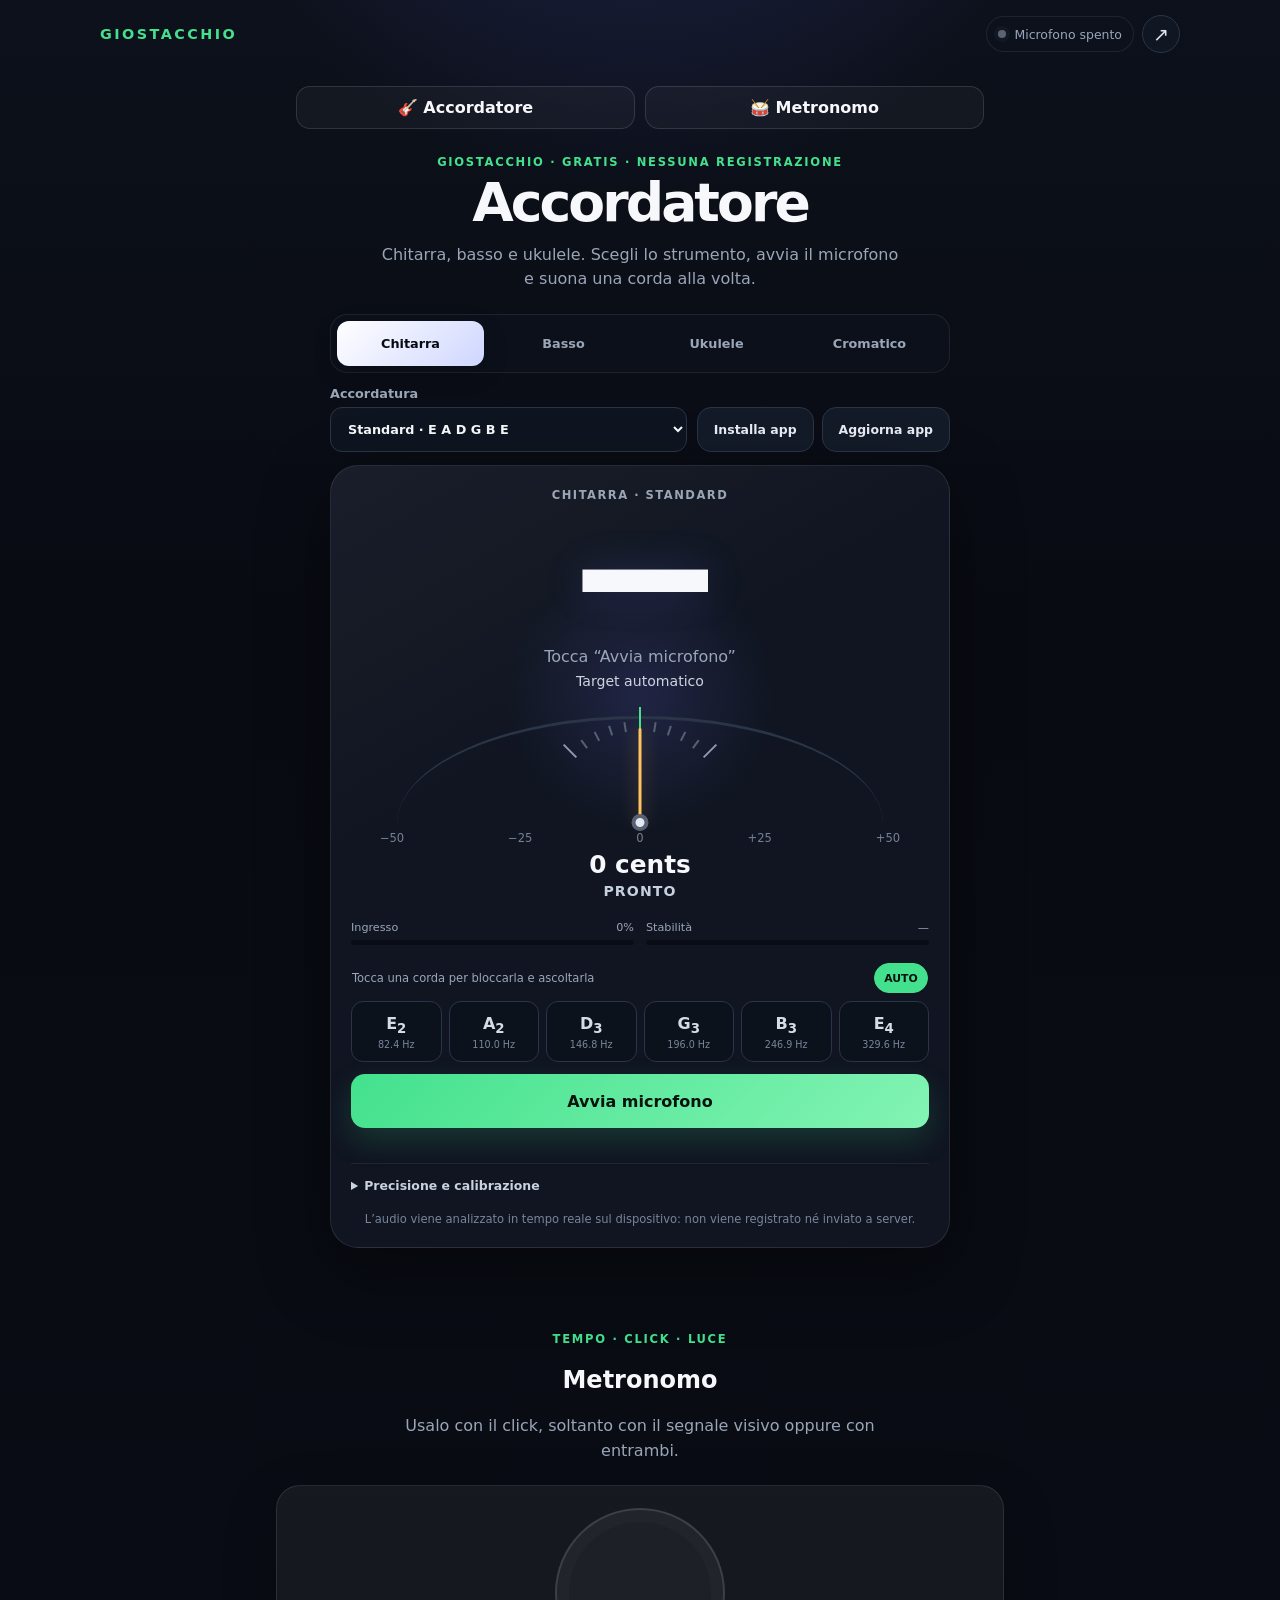
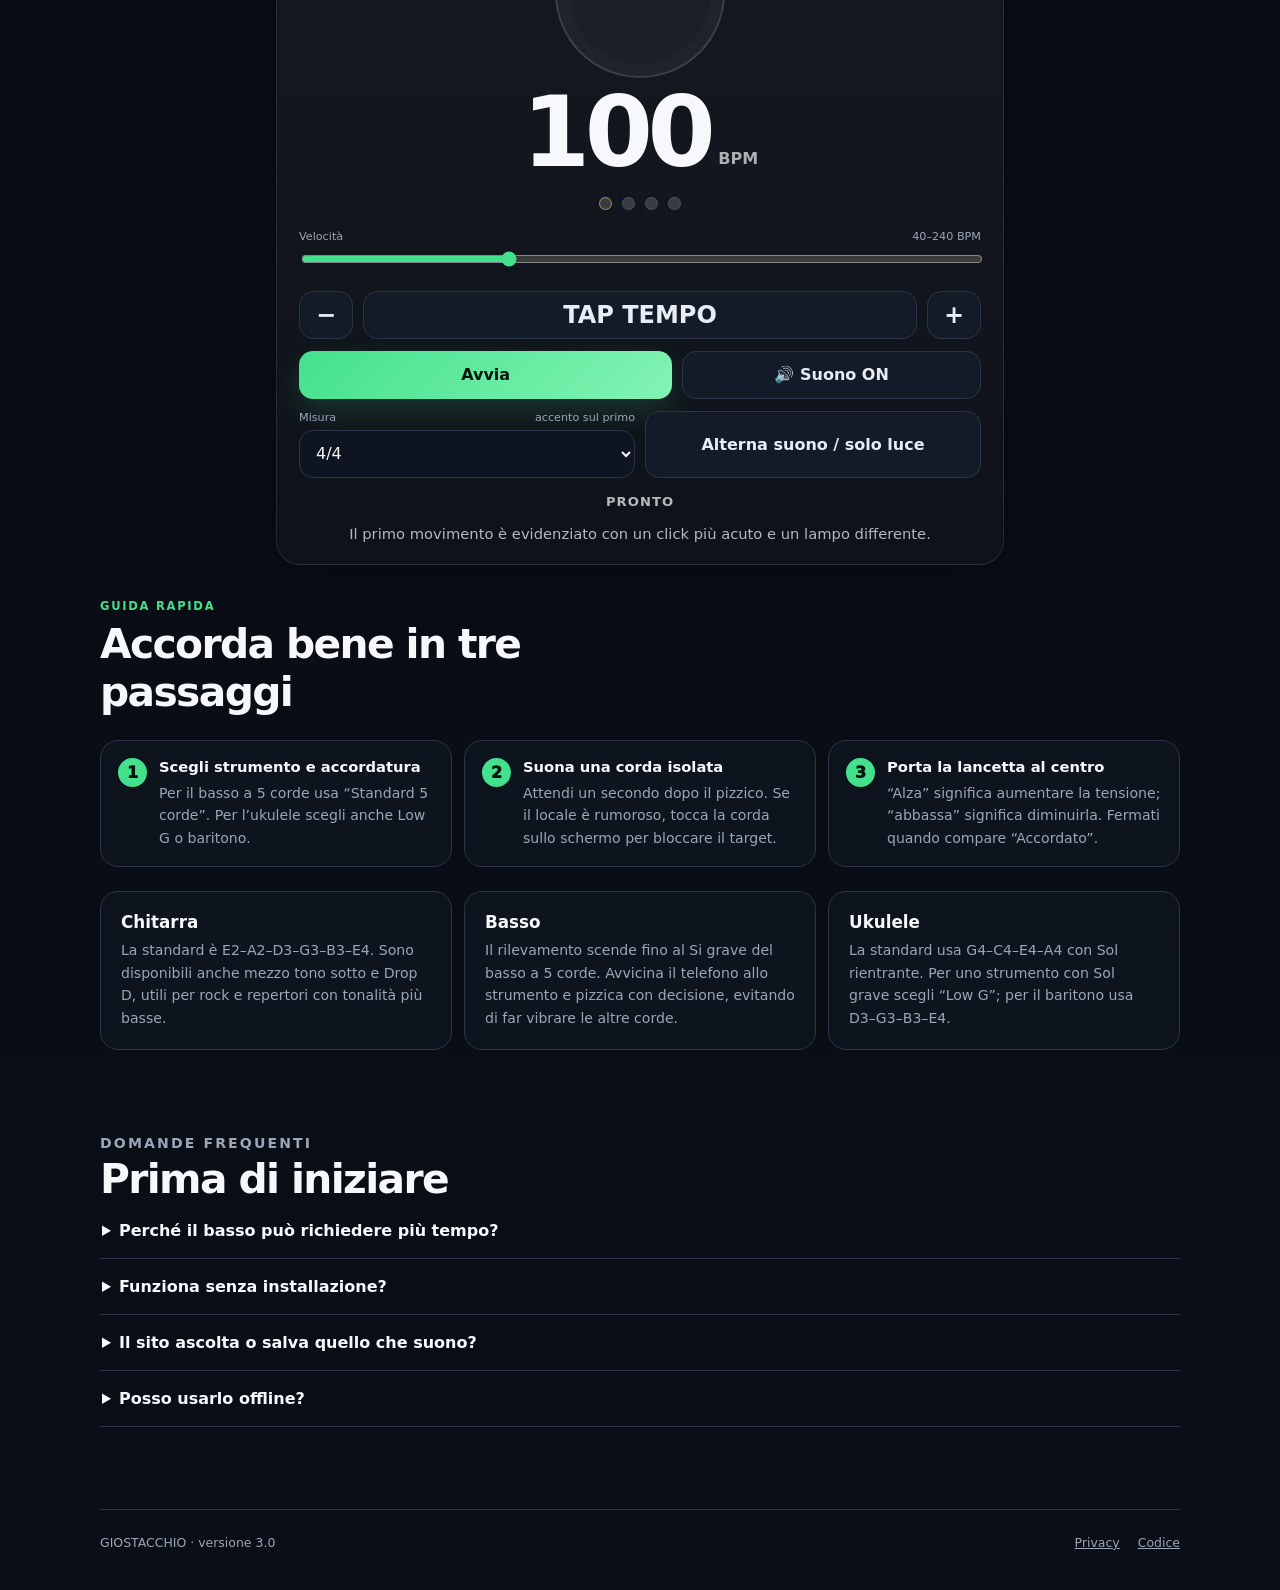
==== commit f274f4f3: "Rinomina app in GIOSTACCHIO e integra il metronomo" ====
--- a/index.html
+++ b/index.html
@@ -5,55 +5,62 @@
   <meta name="viewport" content="width=device-width,initial-scale=1,viewport-fit=cover">
   <meta name="theme-color" content="#080b12">
   <meta name="color-scheme" content="dark">
-  <meta name="description" content="Accordatore online gratuito per chitarra, basso a 4 o 5 corde e ukulele. Preciso, installabile e con audio elaborato solo sul dispositivo.">
+  <meta name="description" content="GIOSTACCHIO: accordatore e metronomo online gratuito per chitarra, basso e ukulele. Preciso, installabile, con metronomo acustico e visivo.">
   <meta name="robots" content="index,follow">
   <meta property="og:type" content="website">
   <meta property="og:locale" content="it_IT">
-  <meta property="og:title" content="INDACO Tuner — Chitarra, basso e ukulele">
-  <meta property="og:description" content="Accorda dal browser, gratis e senza registrazione. Il microfono resta sul tuo dispositivo.">
+  <meta property="og:title" content="GIOSTACCHIO — Accordatore e metronomo">
+  <meta property="og:description" content="Accorda e studia il tempo dal browser, gratis e senza registrazione. Microfono elaborato solo sul dispositivo.">
   <meta name="twitter:card" content="summary">
   <link rel="canonical" href="https://giostacchio.github.io/Accordatore-indaco-/">
   <link rel="manifest" href="./manifest.webmanifest">
   <link rel="icon" href="./favicon.ico" sizes="any">
   <link rel="apple-touch-icon" href="./apple-touch-icon.png">
   <link rel="stylesheet" href="./styles.css">
+  <link rel="stylesheet" href="./metronome.css">
   <meta name="mobile-web-app-capable" content="yes">
   <meta name="apple-mobile-web-app-capable" content="yes">
   <meta name="apple-mobile-web-app-status-bar-style" content="black-translucent">
-  <meta name="apple-mobile-web-app-title" content="INDACO Tuner">
-  <title>Accordatore online per chitarra, basso e ukulele | INDACO Tuner</title>
+  <meta name="apple-mobile-web-app-title" content="GIOSTACCHIO">
+  <title>GIOSTACCHIO | Accordatore e metronomo per musicisti</title>
   <script type="application/ld+json">
   {
     "@context": "https://schema.org",
     "@type": "WebApplication",
-    "name": "INDACO Tuner",
+    "name": "GIOSTACCHIO",
     "url": "https://giostacchio.github.io/Accordatore-indaco-/",
     "applicationCategory": "MusicApplication",
     "operatingSystem": "Qualsiasi browser moderno",
     "inLanguage": "it",
     "isAccessibleForFree": true,
-    "description": "Accordatore cromatico gratuito per chitarra, basso e ukulele con elaborazione locale del microfono."
+    "description": "Accordatore cromatico e metronomo gratuito per chitarra, basso e ukulele con elaborazione locale del microfono."
   }
   </script>
   <script defer src="./config.js"></script>
   <script defer src="./app.js"></script>
+  <script defer src="./metronome.js"></script>
 </head>
 <body>
-  <a class="skip-link" href="#accordatore">Vai all’accordatore</a>
+  <a class="skip-link" href="#accordatore">Vai agli strumenti</a>
 
   <header class="topbar">
-    <a class="brand" href="./" aria-label="INDACO Tuner, pagina iniziale"><span>INDACO</span> TUNER</a>
+    <a class="brand" href="./" aria-label="GIOSTACCHIO, pagina iniziale"><span>GIOSTACCHIO</span></a>
     <div class="top-actions">
       <span class="privacy-chip"><span id="micDot" class="mic-dot" aria-hidden="true"></span><span id="micPrivacy">Microfono spento</span></span>
-      <button id="shareBtn" class="icon-button" type="button" aria-label="Condividi INDACO Tuner" title="Condividi">↗</button>
+      <button id="shareBtn" class="icon-button" type="button" aria-label="Condividi GIOSTACCHIO" title="Condividi">↗</button>
     </div>
   </header>
+
+  <nav class="tool-switcher" aria-label="Strumenti principali">
+    <a href="#accordatore">🎸 Accordatore</a>
+    <a href="#metronomo">🥁 Metronomo</a>
+  </nav>
 
   <main>
     <section id="accordatore" class="tuner-shell" aria-labelledby="pageTitle">
       <div class="intro">
-        <p class="eyebrow">GRATIS · NESSUNA REGISTRAZIONE</p>
-        <h1 id="pageTitle">Accordatore online</h1>
+        <p class="eyebrow">GIOSTACCHIO · GRATIS · NESSUNA REGISTRAZIONE</p>
+        <h1 id="pageTitle">Accordatore</h1>
         <p>Chitarra, basso e ukulele. Scegli lo strumento, avvia il microfono e suona una corda alla volta.</p>
       </div>
 
@@ -127,6 +134,55 @@
         </details>
 
         <p class="local-note">L’audio viene analizzato in tempo reale sul dispositivo: non viene registrato né inviato a server.</p>
+      </div>
+    </section>
+
+    <section id="metronomo" class="metronome-shell metro-anchor" aria-labelledby="metroTitle">
+      <div class="intro">
+        <p class="eyebrow">TEMPO · CLICK · LUCE</p>
+        <h2 id="metroTitle">Metronomo</h2>
+        <p>Usalo con il click, soltanto con il segnale visivo oppure con entrambi.</p>
+      </div>
+
+      <div class="metro-card">
+        <div class="metro-display">
+          <div id="metroFlash" class="metro-light" aria-hidden="true"></div>
+          <div class="metro-bpm-line"><strong id="metroBpmValue">100</strong><span>BPM</span></div>
+        </div>
+
+        <div id="metroBeats" class="metro-beats" aria-label="Movimenti della battuta"></div>
+
+        <div class="metro-slider">
+          <label for="metroBpm" class="signal-label"><span>Velocità</span><span>40–240 BPM</span></label>
+          <input id="metroBpm" type="range" min="40" max="240" value="100" step="1">
+        </div>
+
+        <div class="metro-adjust">
+          <button id="metroMinus" class="secondary" type="button" aria-label="Diminuisci BPM">−</button>
+          <button id="metroTap" class="secondary" type="button">TAP TEMPO</button>
+          <button id="metroPlus" class="secondary" type="button" aria-label="Aumenta BPM">+</button>
+        </div>
+
+        <div class="metro-actions">
+          <button id="metroStart" class="start" type="button">Avvia</button>
+          <button id="metroSound" class="secondary" type="button" aria-pressed="true">🔊 Suono ON</button>
+        </div>
+
+        <div class="metro-options">
+          <label>
+            <span class="signal-label"><span>Misura</span><span>accento sul primo</span></span>
+            <select id="metroSignature" aria-label="Misura del metronomo">
+              <option value="2">2/4</option>
+              <option value="3">3/4</option>
+              <option value="4" selected>4/4</option>
+              <option value="6">6/8</option>
+            </select>
+          </label>
+          <button class="secondary" type="button" onclick="document.getElementById('metroSound').click()">Alterna suono / solo luce</button>
+        </div>
+
+        <p id="metroStatus" class="metro-status" aria-live="polite">PRONTO</p>
+        <p class="metro-note">Il primo movimento è evidenziato con un click più acuto e un lampo differente.</p>
       </div>
     </section>
 
@@ -174,15 +230,15 @@
       <details><summary>Perché il basso può richiedere più tempo?</summary><p>Le frequenze gravi hanno onde più lunghe. Lascia risuonare la corda, tieni il telefono vicino e usa il blocco del target se il rilevamento salta di ottava.</p></details>
       <details><summary>Funziona senza installazione?</summary><p>Sì. Funziona direttamente nel browser. L’installazione aggiunge un’icona alla schermata Home e permette di riaprirlo come un’app.</p></details>
       <details><summary>Il sito ascolta o salva quello che suono?</summary><p>No. Il browser concede l’accesso al microfono solo dopo il tuo consenso e l’elaborazione avviene localmente. Quando fermi il microfono, la traccia audio viene chiusa.</p></details>
-      <details><summary>Posso usarlo offline?</summary><p>Dopo la prima visita, i file essenziali vengono conservati dal browser. Il microfono continua a funzionare anche senza connessione su dispositivi compatibili.</p></details>
+      <details><summary>Posso usarlo offline?</summary><p>Dopo la prima visita, i file essenziali vengono conservati dal browser. Accordatore e metronomo continuano a funzionare anche senza connessione su dispositivi compatibili.</p></details>
     </section>
   </main>
 
   <footer>
-    <span>INDACO Tuner · versione 2.0</span>
+    <span>GIOSTACCHIO · versione 3.0</span>
     <nav aria-label="Informazioni">
       <a href="./privacy.html">Privacy</a>
-      <a href="https://github.com/giostacchio/Accordatore-indaco-" rel="noopener" target="_blank">Codice</a>
+      <a href="https://github.com/giostacchio/Accordatore-indaco-/" rel="noopener" target="_blank">Codice</a>
     </nav>
   </footer>
 </body>
--- a/metronome.css
+++ b/metronome.css
@@ -0,0 +1 @@
+.tool-switcher{display:flex;gap:10px;justify-content:center;max-width:720px;margin:18px auto 4px;padding:0 16px}.tool-switcher a{flex:1;text-align:center;text-decoration:none;border:1px solid rgba(255,255,255,.12);border-radius:14px;padding:11px 14px;font-weight:800;background:rgba(255,255,255,.035);color:var(--text,#f7f7f8)}.tool-switcher a:hover,.tool-switcher a:focus-visible{border-color:var(--accent,#82eefd);outline:none}.metronome-shell{max-width:760px;margin:34px auto 0;padding:0 16px 34px}.metronome-shell .intro{text-align:center}.metro-card{margin-top:18px;border:1px solid rgba(255,255,255,.1);border-radius:24px;background:linear-gradient(180deg,rgba(255,255,255,.055),rgba(255,255,255,.025));padding:22px;box-shadow:0 18px 55px rgba(0,0,0,.18)}.metro-display{display:grid;place-items:center;gap:10px}.metro-light{width:min(42vw,170px);aspect-ratio:1;border-radius:50%;border:2px solid rgba(255,255,255,.14);background:rgba(255,255,255,.035);box-shadow:inset 0 0 0 12px rgba(255,255,255,.02);transition:transform .08s ease,background .08s ease,box-shadow .08s ease}.metro-light.pulse{transform:scale(1.055);background:rgba(130,238,253,.34);box-shadow:0 0 42px rgba(130,238,253,.45),inset 0 0 0 12px rgba(130,238,253,.09)}.metro-light.pulse.accent{background:rgba(255,199,92,.42);box-shadow:0 0 48px rgba(255,199,92,.52),inset 0 0 0 12px rgba(255,199,92,.12)}.metro-bpm-line{display:flex;align-items:flex-end;gap:8px;justify-content:center}.metro-bpm-line strong{font-size:clamp(58px,14vw,98px);line-height:.9;letter-spacing:-.055em}.metro-bpm-line span{font-weight:800;opacity:.68;padding-bottom:9px}.metro-beats{display:flex;justify-content:center;gap:10px;margin:20px 0 8px}.metro-beat{width:13px;height:13px;border-radius:50%;background:rgba(255,255,255,.16);border:1px solid rgba(255,255,255,.12);transition:transform .08s ease,background .08s ease}.metro-beat.accent{border-color:rgba(255,199,92,.58)}.metro-beat.active{transform:scale(1.45);background:var(--accent,#82eefd)}.metro-beat.accent.active{background:#ffc75c}.metro-slider{margin:20px 0}.metro-slider input{width:100%}.metro-adjust{display:grid;grid-template-columns:54px 1fr 54px;gap:10px}.metro-adjust button,.metro-actions button,.metro-options button,.metro-options select{min-height:48px;border-radius:14px}.metro-adjust button{font-size:24px;font-weight:900}.metro-actions{display:grid;grid-template-columns:1.25fr 1fr;gap:10px;margin-top:12px}.metro-actions .start{margin:0}.metro-options{display:grid;grid-template-columns:1fr 1fr;gap:10px;margin-top:12px}.metro-options select,.metro-options button{width:100%;padding:0 12px}.metro-status{text-align:center;font-size:.82rem;font-weight:900;letter-spacing:.08em;margin:16px 0 0;opacity:.72}.metro-note{margin:16px 0 0;text-align:center;font-size:.92rem;opacity:.72}.metro-anchor{scroll-margin-top:88px}@media(max-width:560px){.tool-switcher{padding:0 12px}.metronome-shell{padding:0 12px 30px}.metro-card{padding:18px 14px;border-radius:20px}.metro-options{grid-template-columns:1fr}.metro-actions{grid-template-columns:1fr 1fr}.metro-adjust{grid-template-columns:50px 1fr 50px}}
